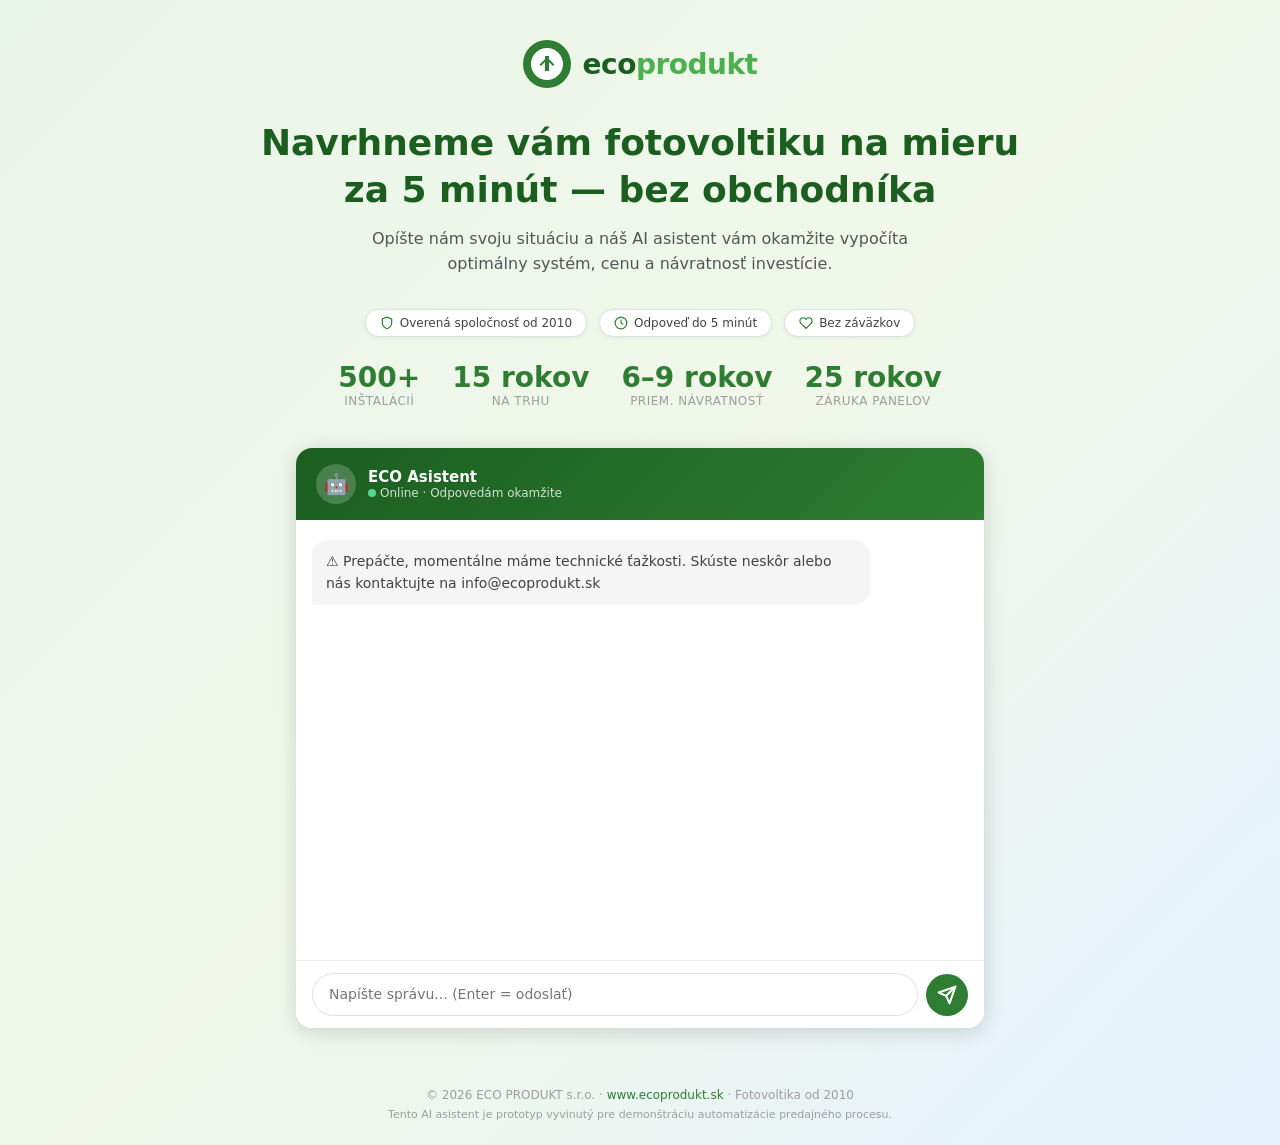
==== frontend/index.html @ e933b756 "feat: ECO PRODUKT AI Sales Bot v1.0 - complete implementation" ====
<!DOCTYPE html>
<html lang="sk">
<head>
  <meta charset="UTF-8" />
  <meta name="viewport" content="width=device-width, initial-scale=1.0" />
  <title>ECO PRODUKT — AI Predajný Asistent</title>
  <link rel="stylesheet" href="styles.css" />
  <script>
    // API base URL — override for production
    window.ECO_API_BASE = window.location.hostname === "localhost"
      ? "http://localhost:8000"
      : "https://ecoprodukt-bot.up.railway.app";
  </script>
</head>
<body>

  <div class="hero">
    <div class="hero-logo">
      <!-- ECO PRODUKT logo SVG -->
      <svg viewBox="0 0 48 48" fill="none" xmlns="http://www.w3.org/2000/svg">
        <circle cx="24" cy="24" r="24" fill="#2e7d32"/>
        <path d="M24 8C15.16 8 8 15.16 8 24s7.16 16 16 16 16-7.16 16-16S32.84 8 24 8zm-2 23v-9l-4 4-1.42-1.42L22 19.16V16h4v3.16l5.42 5.42L30 26l-4-4v9h-4z" fill="white"/>
      </svg>
      <div class="brand">eco<span>produkt</span></div>
    </div>

    <h1>Navrhneme vám fotovoltiku na mieru<br/>za 5 minút — bez obchodníka</h1>
    <p>Opíšte nám svoju situáciu a náš AI asistent vám okamžite vypočíta optimálny systém, cenu a návratnosť investície.</p>

    <div class="badges">
      <span class="badge">
        <svg viewBox="0 0 24 24" fill="none" stroke="currentColor" stroke-width="2"><path d="M12 22s8-4 8-10V5l-8-3-8 3v7c0 6 8 10 8 10z"/></svg>
        Overená spoločnosť od 2010
      </span>
      <span class="badge">
        <svg viewBox="0 0 24 24" fill="none" stroke="currentColor" stroke-width="2"><circle cx="12" cy="12" r="10"/><path d="M12 6v6l4 2"/></svg>
        Odpoveď do 5 minút
      </span>
      <span class="badge">
        <svg viewBox="0 0 24 24" fill="none" stroke="currentColor" stroke-width="2"><path d="M20.84 4.61a5.5 5.5 0 0 0-7.78 0L12 5.67l-1.06-1.06a5.5 5.5 0 0 0-7.78 7.78l1.06 1.06L12 21.23l7.78-7.78 1.06-1.06a5.5 5.5 0 0 0 0-7.78z"/></svg>
        Bez záväzkov
      </span>
    </div>

    <div class="hero-stats">
      <div class="stat">
        <div class="number">500+</div>
        <div class="label">inštalácií</div>
      </div>
      <div class="stat">
        <div class="number">15 rokov</div>
        <div class="label">na trhu</div>
      </div>
      <div class="stat">
        <div class="number">6–9 rokov</div>
        <div class="label">priem. návratnosť</div>
      </div>
      <div class="stat">
        <div class="number">25 rokov</div>
        <div class="label">záruka panelov</div>
      </div>
    </div>
  </div>

  <!-- CHAT -->
  <div class="chat-container">
    <div class="chat-card">
      <div class="chat-header">
        <div class="avatar">🤖</div>
        <div class="info">
          <h3>ECO Asistent</h3>
          <p><span class="online-dot"></span>Online · Odpovedám okamžite</p>
        </div>
      </div>

      <div class="messages" id="messages">
        <!-- Messages injected by chat.js -->
      </div>

      <div class="chat-input-area">
        <textarea
          id="message-input"
          placeholder="Napíšte správu... (Enter = odoslať)"
          rows="1"
          aria-label="Správa"
        ></textarea>
        <button id="send-btn" aria-label="Odoslať">
          <svg width="20" height="20" viewBox="0 0 24 24" fill="none" stroke="currentColor" stroke-width="2.5" stroke-linecap="round" stroke-linejoin="round">
            <line x1="22" y1="2" x2="11" y2="13"/>
            <polygon points="22 2 15 22 11 13 2 9 22 2"/>
          </svg>
        </button>
      </div>
    </div>
  </div>

  <div class="footer">
    <p>© 2026 ECO PRODUKT s.r.o. · <a href="https://www.ecoprodukt.sk">www.ecoprodukt.sk</a> · Fotovoltika od 2010</p>
    <p style="margin-top:6px;font-size:11px;">Tento AI asistent je prototyp vyvinutý pre demonštráciu automatizácie predajného procesu.</p>
  </div>

  <script src="chat.js"></script>
</body>
</html>
---- frontend/styles.css ----
:root {
  --eco-green: #2e7d32;
  --eco-green-light: #4caf50;
  --eco-green-dark: #1b5e20;
  --eco-bg: #f1f8e9;
  --white: #ffffff;
  --gray-light: #f5f5f5;
  --gray: #9e9e9e;
  --gray-dark: #424242;
  --shadow: 0 4px 20px rgba(0,0,0,0.15);
  --radius: 16px;
  --radius-sm: 8px;
}

* { box-sizing: border-box; margin: 0; padding: 0; }

body {
  font-family: 'Segoe UI', system-ui, -apple-system, sans-serif;
  background: linear-gradient(135deg, #e8f5e9 0%, #f1f8e9 50%, #e3f2fd 100%);
  min-height: 100vh;
  display: flex;
  flex-direction: column;
  align-items: center;
}

/* HERO */
.hero {
  width: 100%;
  max-width: 900px;
  padding: 40px 24px 0;
  text-align: center;
}

.hero-logo {
  display: flex;
  align-items: center;
  justify-content: center;
  gap: 12px;
  margin-bottom: 32px;
}

.hero-logo svg { width: 48px; height: 48px; }

.hero-logo .brand {
  font-size: 28px;
  font-weight: 800;
  color: var(--eco-green-dark);
  letter-spacing: -0.5px;
}

.hero-logo .brand span { color: var(--eco-green-light); }

.hero h1 {
  font-size: clamp(22px, 4vw, 36px);
  font-weight: 700;
  color: var(--eco-green-dark);
  line-height: 1.3;
  margin-bottom: 12px;
}

.hero p {
  color: #555;
  font-size: 16px;
  line-height: 1.6;
  max-width: 600px;
  margin: 0 auto 32px;
}

.hero-stats {
  display: flex;
  justify-content: center;
  gap: 32px;
  margin-bottom: 40px;
  flex-wrap: wrap;
}

.stat {
  text-align: center;
}

.stat .number {
  font-size: 28px;
  font-weight: 800;
  color: var(--eco-green);
}

.stat .label {
  font-size: 12px;
  color: var(--gray);
  text-transform: uppercase;
  letter-spacing: 0.5px;
}

/* CHAT CONTAINER */
.chat-container {
  width: 100%;
  max-width: 720px;
  margin: 0 auto 60px;
  padding: 0 16px;
}

.chat-card {
  background: var(--white);
  border-radius: var(--radius);
  box-shadow: var(--shadow);
  overflow: hidden;
  display: flex;
  flex-direction: column;
  height: 580px;
}

.chat-header {
  background: linear-gradient(135deg, var(--eco-green-dark), var(--eco-green));
  color: white;
  padding: 16px 20px;
  display: flex;
  align-items: center;
  gap: 12px;
}

.chat-header .avatar {
  width: 40px;
  height: 40px;
  background: rgba(255,255,255,0.2);
  border-radius: 50%;
  display: flex;
  align-items: center;
  justify-content: center;
  font-size: 20px;
  flex-shrink: 0;
}

.chat-header .info h3 {
  font-size: 15px;
  font-weight: 600;
}

.chat-header .info p {
  font-size: 12px;
  opacity: 0.8;
}

.online-dot {
  width: 8px;
  height: 8px;
  background: #69f0ae;
  border-radius: 50%;
  display: inline-block;
  margin-right: 4px;
  animation: pulse 2s infinite;
}

@keyframes pulse {
  0%, 100% { opacity: 1; }
  50% { opacity: 0.5; }
}

/* MESSAGES */
.messages {
  flex: 1;
  overflow-y: auto;
  padding: 20px 16px;
  display: flex;
  flex-direction: column;
  gap: 12px;
  scroll-behavior: smooth;
}

.messages::-webkit-scrollbar { width: 4px; }
.messages::-webkit-scrollbar-track { background: transparent; }
.messages::-webkit-scrollbar-thumb { background: #ddd; border-radius: 4px; }

.message {
  display: flex;
  gap: 8px;
  max-width: 85%;
  animation: fadeIn 0.2s ease;
}

@keyframes fadeIn {
  from { opacity: 0; transform: translateY(8px); }
  to { opacity: 1; transform: translateY(0); }
}

.message.user {
  align-self: flex-end;
  flex-direction: row-reverse;
}

.message.assistant {
  align-self: flex-start;
}

.message .bubble {
  padding: 10px 14px;
  border-radius: var(--radius);
  font-size: 14px;
  line-height: 1.6;
  white-space: pre-wrap;
  word-break: break-word;
}

.message.user .bubble {
  background: var(--eco-green);
  color: white;
  border-bottom-right-radius: 4px;
}

.message.assistant .bubble {
  background: var(--gray-light);
  color: var(--gray-dark);
  border-bottom-left-radius: 4px;
}

/* Proposal card styling inside bubble */
.message.assistant .bubble .proposal {
  background: linear-gradient(135deg, #e8f5e9, #f1f8e9);
  border: 2px solid var(--eco-green-light);
  border-radius: var(--radius-sm);
  padding: 14px;
  margin-top: 8px;
  font-family: monospace;
  font-size: 13px;
  line-height: 1.7;
}

/* Typing indicator */
.typing {
  display: flex;
  gap: 4px;
  padding: 12px 16px;
  background: var(--gray-light);
  border-radius: var(--radius);
  border-bottom-left-radius: 4px;
  width: fit-content;
  align-self: flex-start;
}

.typing span {
  width: 8px;
  height: 8px;
  background: var(--gray);
  border-radius: 50%;
  animation: bounce 1.2s infinite;
}

.typing span:nth-child(2) { animation-delay: 0.2s; }
.typing span:nth-child(3) { animation-delay: 0.4s; }

@keyframes bounce {
  0%, 80%, 100% { transform: translateY(0); }
  40% { transform: translateY(-6px); }
}

/* INPUT */
.chat-input-area {
  padding: 12px 16px;
  border-top: 1px solid #eee;
  display: flex;
  gap: 8px;
  align-items: flex-end;
  background: white;
}

#message-input {
  flex: 1;
  border: 1.5px solid #e0e0e0;
  border-radius: 24px;
  padding: 10px 16px;
  font-size: 14px;
  outline: none;
  resize: none;
  max-height: 100px;
  font-family: inherit;
  transition: border-color 0.2s;
  line-height: 1.5;
}

#message-input:focus { border-color: var(--eco-green); }

#send-btn {
  width: 42px;
  height: 42px;
  border-radius: 50%;
  border: none;
  background: var(--eco-green);
  color: white;
  cursor: pointer;
  display: flex;
  align-items: center;
  justify-content: center;
  transition: background 0.2s, transform 0.1s;
  flex-shrink: 0;
}

#send-btn:hover { background: var(--eco-green-dark); }
#send-btn:active { transform: scale(0.95); }
#send-btn:disabled { background: #ccc; cursor: not-allowed; }

/* FOOTER */
.footer {
  text-align: center;
  color: var(--gray);
  font-size: 12px;
  padding: 0 24px 24px;
}

.footer a { color: var(--eco-green); text-decoration: none; }

/* BADGES */
.badges {
  display: flex;
  justify-content: center;
  gap: 12px;
  flex-wrap: wrap;
  margin-bottom: 24px;
}

.badge {
  background: white;
  border: 1px solid #e0e0e0;
  border-radius: 20px;
  padding: 6px 14px;
  font-size: 12px;
  color: var(--gray-dark);
  display: flex;
  align-items: center;
  gap: 6px;
  box-shadow: 0 1px 4px rgba(0,0,0,0.06);
}

.badge svg { width: 14px; height: 14px; color: var(--eco-green); }

@media (max-width: 600px) {
  .hero { padding: 24px 16px 0; }
  .chat-card { height: 500px; }
  .hero-stats { gap: 20px; }
}
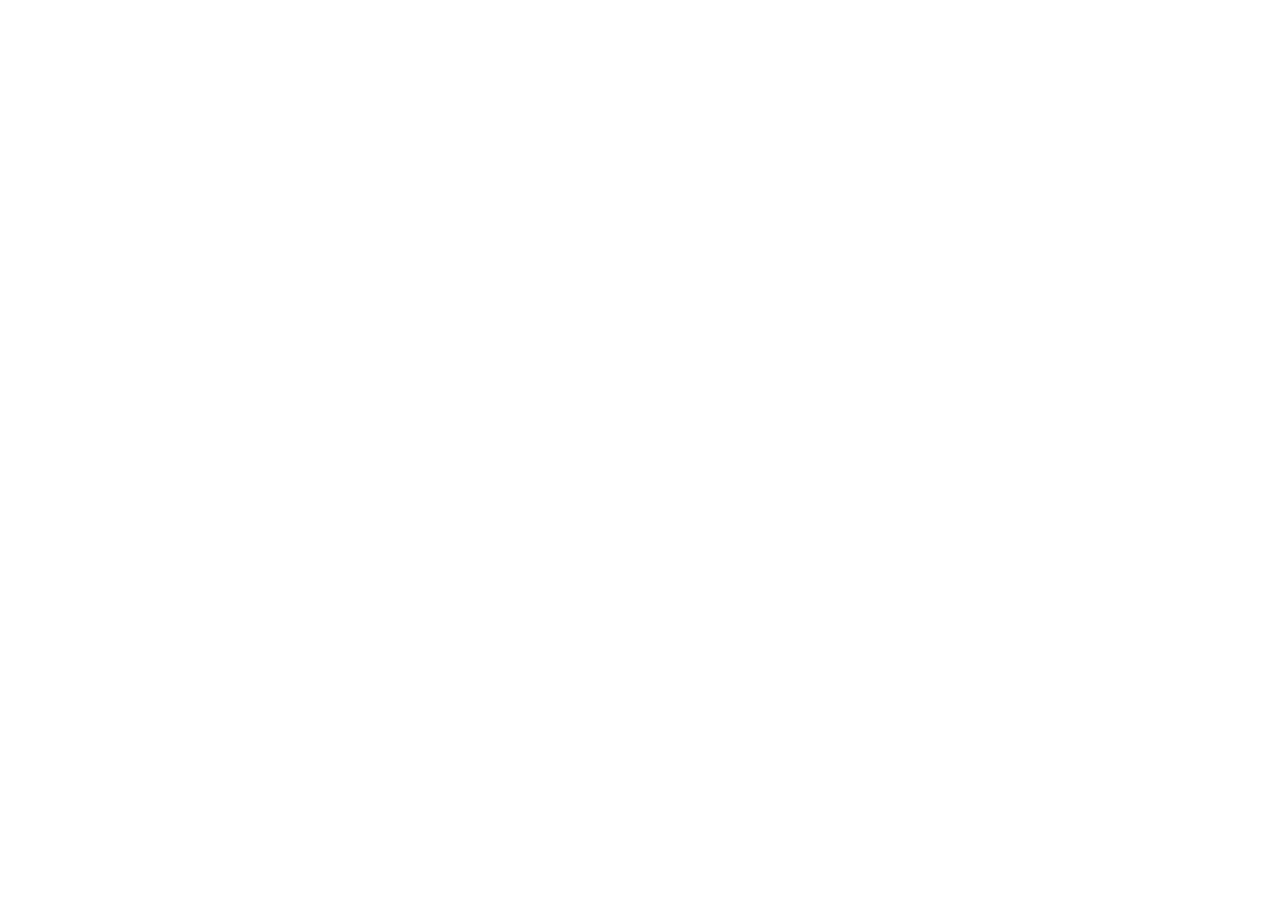
==== commit 101c76d4: "fix: oprava diakritiky a presmerovanie na HTTPS - Oprava chybajúceho "ť" vo welcomovej správe (vybav" ====
--- a/frontend/index.html
+++ b/frontend/index.html
@@ -6,10 +6,12 @@
   <title>ECO PRODUKT — AI Predajný Asistent</title>
   <link rel="stylesheet" href="styles.css" />
   <script>
-    // API base URL — override for production
-    window.ECO_API_BASE = window.location.hostname === "localhost"
+    if (location.protocol !== 'https:' && location.hostname !== 'localhost') {
+      location.replace('https://' + location.hostname + location.pathname + location.search);
+    }
+    window.ECO_API_BASE = location.hostname === "localhost"
       ? "http://localhost:8000"
-      : "https://ecoprodukt-bot.up.railway.app";
+      : "https://ecoproduktriesenie-production.up.railway.app";
   </script>
 </head>
 <body>
